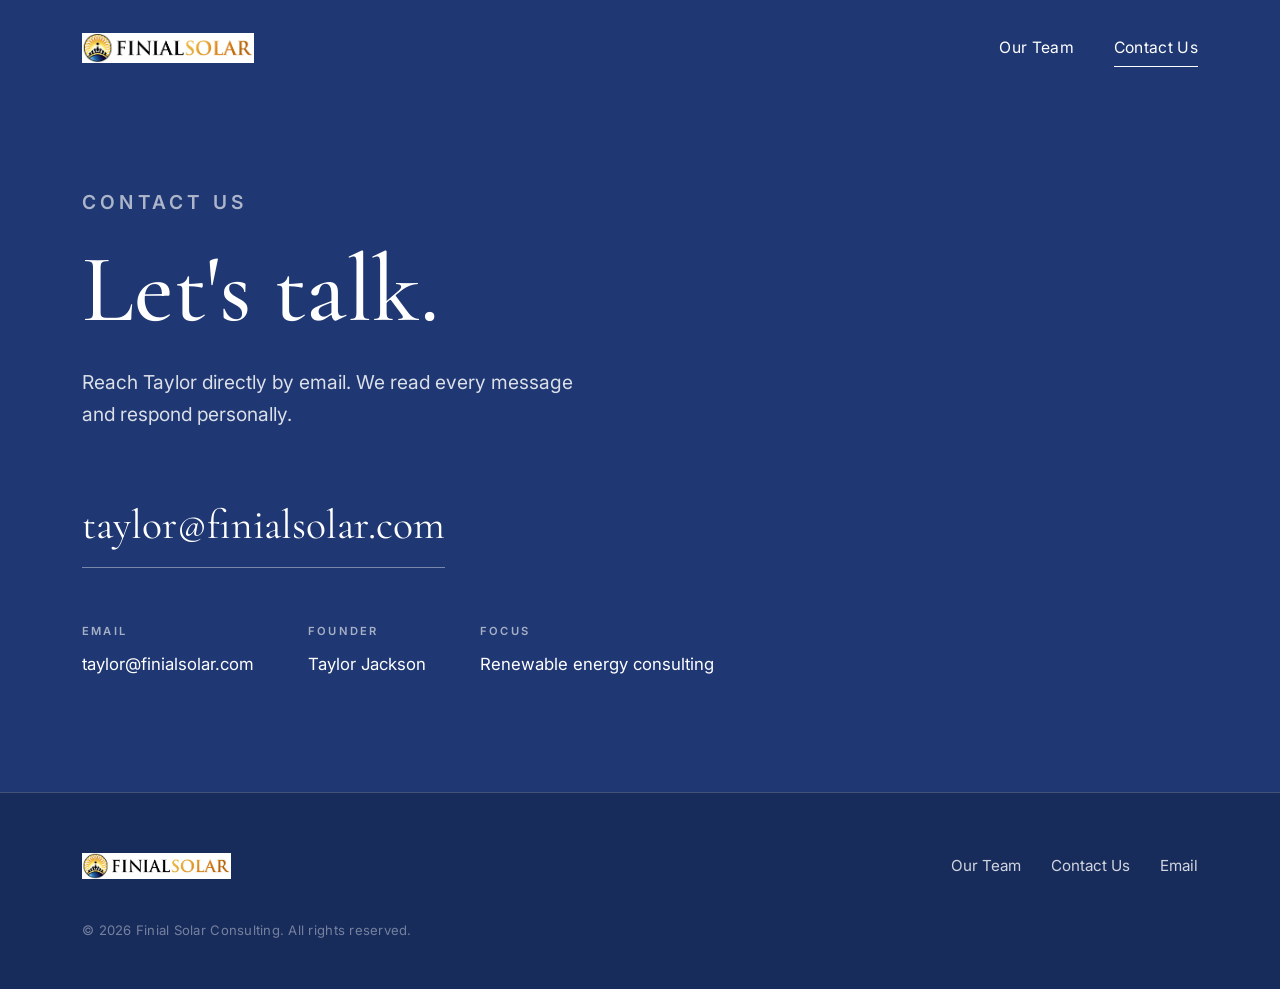
==== contact-us.html @ c79307f8 "Initial commit: static Finial Solar site (migrated off Squarespace) - Home, Our Team, and Contact pa" ====
<!DOCTYPE html>
<html lang="en">
<head>
  <meta charset="UTF-8">
  <meta name="viewport" content="width=device-width, initial-scale=1.0">
  <title>Contact Us — Finial Solar</title>
  <meta name="description" content="Reach Taylor Jackson directly by email to start a conversation with Finial Solar Consulting.">
  <link rel="canonical" href="https://www.finialsolar.com/contact-us.html">
  <meta property="og:title" content="Contact Us — Finial Solar">
  <meta property="og:description" content="Reach Taylor directly by email at taylor@finialsolar.com.">
  <meta property="og:type" content="website">
  <link rel="icon" href="/assets/img/favicon.svg" type="image/svg+xml">
  <link rel="preconnect" href="https://fonts.googleapis.com">
  <link rel="preconnect" href="https://fonts.gstatic.com" crossorigin>
  <link href="https://fonts.googleapis.com/css2?family=Cormorant+Garamond:wght@400;500;600&family=Inter:wght@400;500;600&display=swap" rel="stylesheet">
  <link rel="stylesheet" href="/assets/css/styles.css">
</head>
<body>

  <header class="site-header on-navy">
    <div class="wrap">
      <a class="brand" href="/" aria-label="Finial Solar home">
        <img src="/assets/img/finial-logo-white.webp" alt="Finial Solar">
      </a>
      <button class="nav-toggle" aria-label="Menu" aria-expanded="false"><span></span><span></span><span></span></button>
      <nav class="nav" aria-label="Primary">
        <a href="/our-team.html">Our Team</a>
        <a href="/contact-us.html" aria-current="page">Contact Us</a>
      </nav>
    </div>
  </header>

  <main>
    <section class="contact-hero">
      <div class="wrap">
        <p class="eyebrow">Contact Us</p>
        <h1 style="margin-top:18px">Let's talk.</h1>
        <p>Reach Taylor directly by email. We read every message and respond personally.</p>
        <a class="contact-email" href="mailto:taylor@finialsolar.com?subject=Finial%20Solar%20Inquiry">taylor@finialsolar.com</a>

        <div class="contact-meta">
          <div class="item">
            <div class="label">Email</div>
            <a href="mailto:taylor@finialsolar.com?subject=Finial%20Solar%20Inquiry">taylor@finialsolar.com</a>
          </div>
          <div class="item">
            <div class="label">Founder</div>
            <span>Taylor Jackson</span>
          </div>
          <div class="item">
            <div class="label">Focus</div>
            <span>Renewable energy consulting</span>
          </div>
        </div>
      </div>
    </section>
  </main>

  <footer class="site-footer">
    <div class="wrap">
      <a class="brand" href="/" aria-label="Finial Solar home">
        <img src="/assets/img/finial-logo-white.webp" alt="Finial Solar">
      </a>
      <nav class="foot-links" aria-label="Footer">
        <a href="/our-team.html">Our Team</a>
        <a href="/contact-us.html">Contact Us</a>
        <a href="mailto:taylor@finialsolar.com">Email</a>
      </nav>
      <div class="copy">© <span id="year">2026</span> Finial Solar Consulting. All rights reserved.</div>
    </div>
  </footer>

  <script src="/assets/js/main.js"></script>
</body>
</html>
---- assets/css/styles.css ----
/* ============================================================
   Finial Solar — site styles
   Palette: deep navy #1f3772 / #264783, cream #f7f5f0, white text
   Type: Cormorant Garamond (display serif) + Inter (body sans)
   ============================================================ */

:root {
  --navy:        #1f3772;
  --navy-2:      #264783;
  --navy-deep:   #182c5c;
  --cream:       #f7f5f0;
  --ink:         #1a2338;
  --muted:       #5b6478;
  --line:        rgba(255, 255, 255, 0.18);
  --line-dark:   rgba(26, 35, 56, 0.12);
  --maxw:        1180px;
  --serif:       "Cormorant Garamond", Georgia, "Times New Roman", serif;
  --sans:        "Inter", -apple-system, BlinkMacSystemFont, "Segoe UI", Roboto, Helvetica, Arial, sans-serif;
}

*, *::before, *::after { box-sizing: border-box; }

html { scroll-behavior: smooth; -webkit-text-size-adjust: 100%; }

body {
  margin: 0;
  font-family: var(--sans);
  font-size: 18px;
  line-height: 1.7;
  color: var(--ink);
  background: var(--cream);
  -webkit-font-smoothing: antialiased;
  text-rendering: optimizeLegibility;
}

img { max-width: 100%; display: block; }

a { color: inherit; text-decoration: none; }

.wrap {
  width: 100%;
  max-width: var(--maxw);
  margin: 0 auto;
  padding: 0 32px;
}

/* ----- Serif display type ----- */
h1, h2, h3 {
  font-family: var(--serif);
  font-weight: 500;
  line-height: 1.08;
  letter-spacing: 0.005em;
  margin: 0;
}

.eyebrow {
  font-family: var(--sans);
  text-transform: uppercase;
  letter-spacing: 0.22em;
  font-size: 0.72rem;
  font-weight: 600;
  opacity: 0.75;
}

/* ============================================================
   Header / nav
   ============================================================ */
.site-header {
  position: absolute;
  inset: 0 0 auto 0;
  z-index: 20;
}
.site-header .wrap {
  display: flex;
  align-items: center;
  justify-content: space-between;
  min-height: 96px;
}
.brand img { height: 30px; width: auto; }

/* dark logo variant for cream pages: invert the white logo */
.brand--ink img { filter: brightness(0) saturate(100%) invert(18%) sepia(38%) saturate(1600%) hue-rotate(200deg) brightness(92%) contrast(94%); }

.nav {
  display: flex;
  gap: 40px;
  align-items: center;
  font-size: 0.98rem;
  letter-spacing: 0.02em;
}
.nav a { position: relative; padding: 4px 0; transition: opacity 0.2s ease; }
.nav a::after {
  content: "";
  position: absolute;
  left: 0; bottom: -2px;
  width: 0; height: 1px;
  background: currentColor;
  transition: width 0.25s ease;
}
.nav a:hover::after, .nav a[aria-current="page"]::after { width: 100%; }
.nav a[aria-current="page"] { opacity: 1; }

/* header on navy vs on cream */
.site-header.on-navy { color: #fff; }
.site-header.on-cream { color: var(--ink); }

.nav-toggle { display: none; }

/* ============================================================
   Hero
   ============================================================ */
.hero {
  background: var(--navy);
  color: #fff;
  min-height: 92vh;
  display: flex;
  align-items: center;
  padding: 160px 0 100px;
  position: relative;
  overflow: hidden;
}
.hero::after {
  /* subtle radial glow */
  content: "";
  position: absolute;
  right: -10%; top: -20%;
  width: 60vw; height: 60vw;
  background: radial-gradient(circle, rgba(255,255,255,0.06), transparent 60%);
  pointer-events: none;
}
.hero h1 {
  font-size: clamp(3rem, 8.5vw, 7.2rem);
  max-width: 15ch;
}
.hero p.lead {
  margin-top: 34px;
  max-width: 46ch;
  font-size: clamp(1.05rem, 1.6vw, 1.3rem);
  line-height: 1.6;
  color: rgba(255,255,255,0.86);
}
.hero .cta-row { margin-top: 44px; }

/* ============================================================
   Buttons
   ============================================================ */
.btn {
  display: inline-block;
  font-family: var(--sans);
  font-size: 0.9rem;
  font-weight: 600;
  letter-spacing: 0.08em;
  text-transform: uppercase;
  padding: 15px 34px;
  border-radius: 2px;
  transition: transform 0.18s ease, background 0.2s ease, color 0.2s ease;
}
.btn-light { background: #fff; color: var(--navy); }
.btn-light:hover { transform: translateY(-2px); background: var(--cream); }
.btn-outline { border: 1px solid currentColor; color: inherit; }
.btn-outline:hover { background: rgba(255,255,255,0.1); transform: translateY(-2px); }
.btn-navy { background: var(--navy); color: #fff; }
.btn-navy:hover { background: var(--navy-2); transform: translateY(-2px); }

/* ============================================================
   Sections
   ============================================================ */
.section { padding: 100px 0; }
.section-navy { background: var(--navy); color: #fff; }
.section-deep { background: var(--navy-deep); color: #fff; }
.section-cream { background: var(--cream); color: var(--ink); }

.intro {
  max-width: 62ch;
}
.intro h2 {
  font-size: clamp(1.8rem, 4vw, 2.9rem);
  margin-bottom: 24px;
}
.intro p { font-size: 1.12rem; color: var(--muted); }
.section-navy .intro p, .section-deep .intro p { color: rgba(255,255,255,0.82); }

/* Services grid */
.services-head { max-width: 52ch; margin-bottom: 60px; }
.services-head h2 { font-size: clamp(1.8rem, 4vw, 2.9rem); }
.grid {
  display: grid;
  grid-template-columns: repeat(2, 1fr);
  gap: 2px;
  background: var(--line);
  border: 1px solid var(--line);
}
.card {
  background: var(--navy);
  padding: 44px 40px;
  transition: background 0.25s ease;
}
.card:hover { background: var(--navy-2); }
.card .num {
  font-family: var(--serif);
  font-size: 1.4rem;
  opacity: 0.5;
  margin-bottom: 18px;
}
.card h3 { font-size: 1.7rem; margin-bottom: 14px; }
.card p { margin: 0; color: rgba(255,255,255,0.8); font-size: 1.02rem; }

/* ============================================================
   Team page
   ============================================================ */
.page-head {
  background: var(--navy);
  color: #fff;
  padding: 190px 0 90px;
}
.page-head h1 { font-size: clamp(2.6rem, 7vw, 5rem); }
.page-head p { margin-top: 20px; max-width: 50ch; color: rgba(255,255,255,0.82); font-size: 1.15rem; }

.bio {
  display: grid;
  grid-template-columns: 0.9fr 1.1fr;
  gap: 64px;
  align-items: start;
}
.bio__photo img {
  width: 100%;
  border-radius: 3px;
  box-shadow: 0 24px 60px rgba(24,44,92,0.22);
}
.bio__body h2 { font-size: clamp(2rem, 4vw, 3rem); }
.bio__body .role {
  font-family: var(--sans);
  text-transform: uppercase;
  letter-spacing: 0.2em;
  font-size: 0.8rem;
  font-weight: 600;
  color: var(--navy-2);
  margin: 10px 0 26px;
}
.bio__body p { color: var(--muted); font-size: 1.1rem; margin: 0 0 20px; }

/* ============================================================
   Contact page
   ============================================================ */
.contact-hero {
  background: var(--navy);
  color: #fff;
  min-height: 88vh;
  display: flex;
  align-items: center;
  padding: 150px 0 100px;
}
.contact-hero h1 { font-size: clamp(2.8rem, 8vw, 6rem); }
.contact-hero p { margin-top: 24px; font-size: 1.2rem; color: rgba(255,255,255,0.84); max-width: 44ch; }
.contact-email {
  display: inline-block;
  margin-top: 40px;
  font-family: var(--serif);
  font-size: clamp(1.6rem, 4vw, 2.6rem);
  border-bottom: 1px solid rgba(255,255,255,0.4);
  padding-bottom: 6px;
  transition: border-color 0.2s ease, opacity 0.2s ease;
}
.contact-email:hover { border-color: #fff; opacity: 0.9; }
.contact-meta { margin-top: 54px; display: flex; gap: 54px; flex-wrap: wrap; }
.contact-meta .item .label {
  text-transform: uppercase; letter-spacing: 0.2em; font-size: 0.7rem;
  opacity: 0.6; margin-bottom: 8px; font-weight: 600;
}
.contact-meta .item a, .contact-meta .item span { font-size: 1.05rem; }

/* ============================================================
   CTA band
   ============================================================ */
.cta-band {
  background: var(--navy-deep);
  color: #fff;
  padding: 88px 0;
  text-align: center;
}
.cta-band h2 { font-size: clamp(2rem, 5vw, 3.4rem); margin-bottom: 28px; }
.cta-band p { max-width: 48ch; margin: 0 auto 36px; color: rgba(255,255,255,0.82); }

/* ============================================================
   Footer
   ============================================================ */
.site-footer {
  background: var(--navy-deep);
  color: rgba(255,255,255,0.8);
  padding: 60px 0 48px;
  border-top: 1px solid var(--line);
}
.site-footer .wrap {
  display: flex;
  justify-content: space-between;
  align-items: center;
  flex-wrap: wrap;
  gap: 28px;
}
.site-footer img { height: 26px; }
.site-footer .foot-links { display: flex; gap: 30px; font-size: 0.95rem; }
.site-footer .foot-links a:hover { color: #fff; }
.site-footer .copy { width: 100%; font-size: 0.82rem; opacity: 0.5; letter-spacing: 0.02em; padding-top: 12px; }

/* ============================================================
   Responsive
   ============================================================ */
@media (max-width: 820px) {
  body { font-size: 17px; }
  .wrap { padding: 0 22px; }
  .grid { grid-template-columns: 1fr; }
  .bio { grid-template-columns: 1fr; gap: 36px; }
  .bio__photo { max-width: 420px; }

  .nav-toggle {
    display: inline-flex;
    flex-direction: column;
    justify-content: center;
    gap: 5px;
    width: 42px; height: 42px;
    background: none; border: 0; cursor: pointer; padding: 8px;
  }
  .nav-toggle span { display: block; height: 2px; background: currentColor; border-radius: 2px; transition: 0.25s; }

  .nav {
    position: absolute;
    top: 96px; right: 0; left: 0;
    flex-direction: column;
    gap: 0;
    background: var(--navy-deep);
    color: #fff;
    padding: 0;
    max-height: 0;
    overflow: hidden;
    transition: max-height 0.3s ease;
  }
  .nav a { padding: 18px 22px; width: 100%; border-top: 1px solid var(--line); }
  .nav a::after { display: none; }
  .nav.open { max-height: 300px; }
}

@media (max-width: 480px) {
  .section, .contact-hero { padding-top: 130px; }
  .card { padding: 34px 26px; }
}

/* Motion preference */
@media (prefers-reduced-motion: reduce) {
  * { animation: none !important; transition: none !important; scroll-behavior: auto; }
}
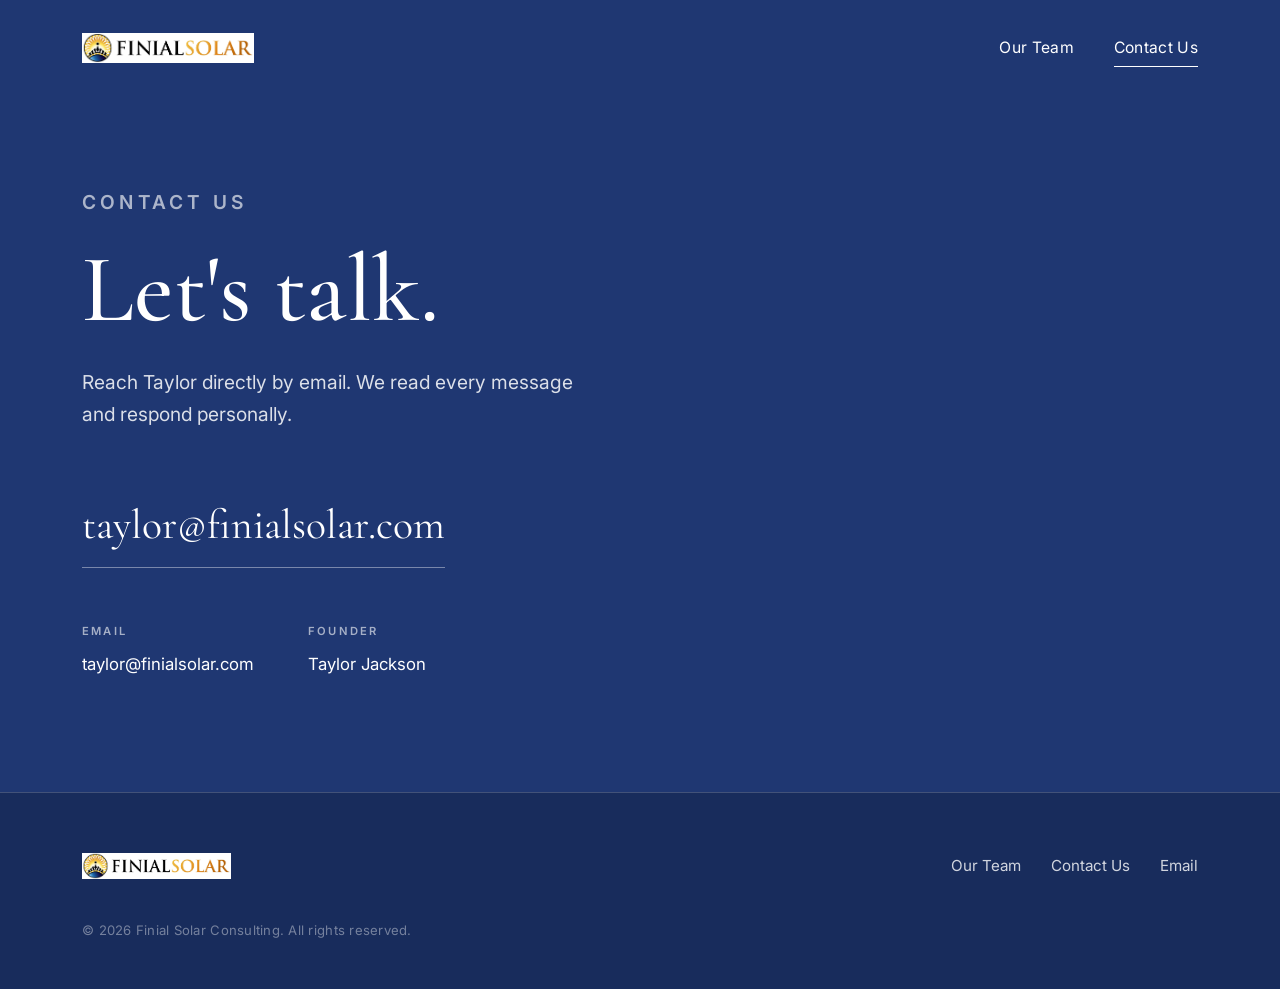
==== commit 67bb4802: "Copy edits: Technical Analysis bullet on home; remove Focus item on contact Co-Authored-By: Claude O" ====
--- a/contact-us.html
+++ b/contact-us.html
@@ -5,7 +5,7 @@
   <meta name="viewport" content="width=device-width, initial-scale=1.0">
   <title>Contact Us — Finial Solar</title>
   <meta name="description" content="Reach Taylor Jackson directly by email to start a conversation with Finial Solar Consulting.">
-  <link rel="canonical" href="https://www.finialsolar.com/contact-us.html">
+  <link rel="canonical" href="https://www.finialsolar.com/contact-us">
   <meta property="og:title" content="Contact Us — Finial Solar">
   <meta property="og:description" content="Reach Taylor directly by email at taylor@finialsolar.com.">
   <meta property="og:type" content="website">
@@ -24,8 +24,8 @@
       </a>
       <button class="nav-toggle" aria-label="Menu" aria-expanded="false"><span></span><span></span><span></span></button>
       <nav class="nav" aria-label="Primary">
-        <a href="/our-team.html">Our Team</a>
-        <a href="/contact-us.html" aria-current="page">Contact Us</a>
+        <a href="/our-team">Our Team</a>
+        <a href="/contact-us" aria-current="page">Contact Us</a>
       </nav>
     </div>
   </header>
@@ -47,10 +47,6 @@
             <div class="label">Founder</div>
             <span>Taylor Jackson</span>
           </div>
-          <div class="item">
-            <div class="label">Focus</div>
-            <span>Renewable energy consulting</span>
-          </div>
         </div>
       </div>
     </section>
@@ -62,8 +58,8 @@
         <img src="/assets/img/finial-logo-white.webp" alt="Finial Solar">
       </a>
       <nav class="foot-links" aria-label="Footer">
-        <a href="/our-team.html">Our Team</a>
-        <a href="/contact-us.html">Contact Us</a>
+        <a href="/our-team">Our Team</a>
+        <a href="/contact-us">Contact Us</a>
         <a href="mailto:taylor@finialsolar.com">Email</a>
       </nav>
       <div class="copy">© <span id="year">2026</span> Finial Solar Consulting. All rights reserved.</div>
